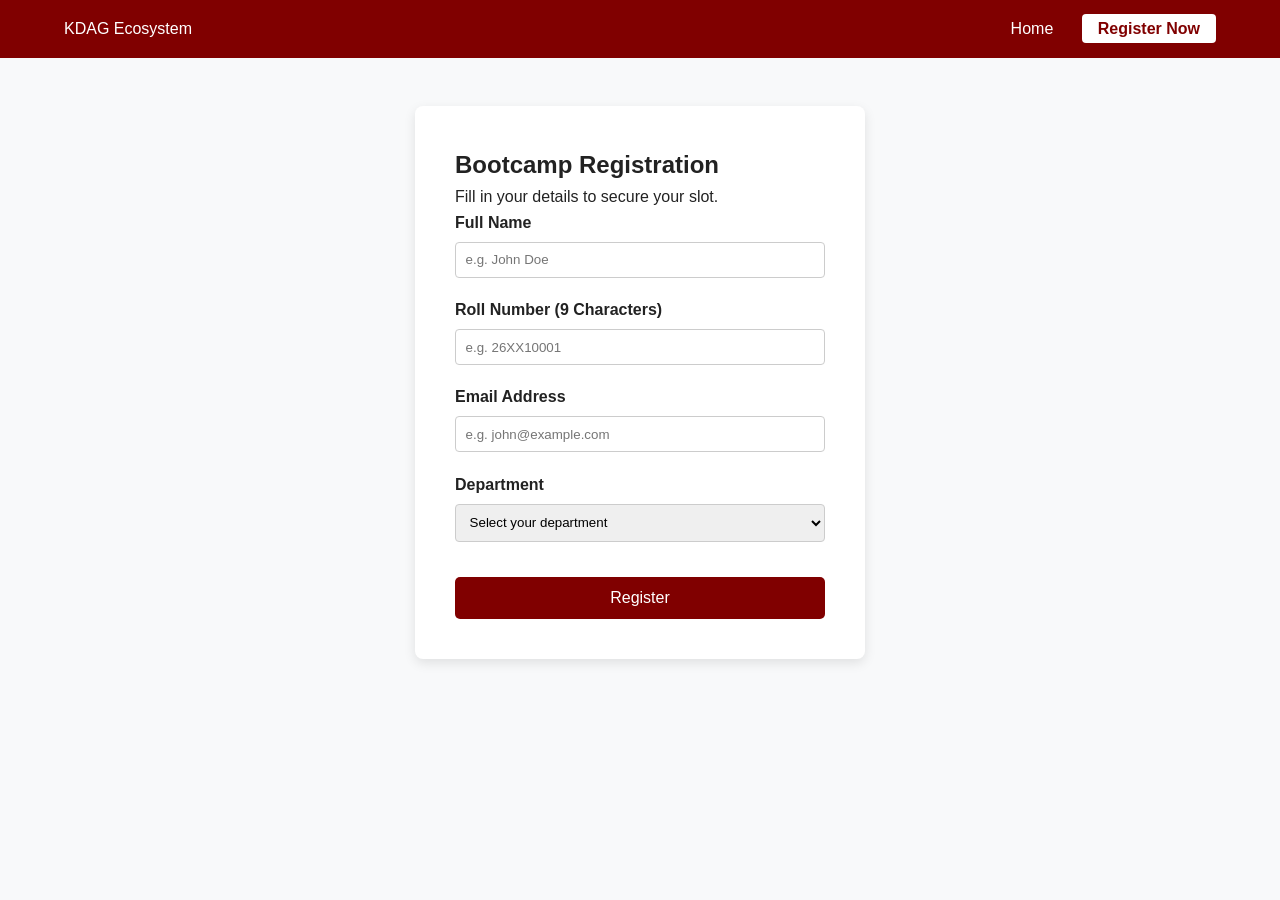
==== register.html @ 4ae43d73 "First commit for this project" ====
<!DOCTYPE html>
<html lang="en">
<head>
  <meta charset="UTF-8" />
  <meta name="viewport" content="width=device-width, initial-scale=1.0" />
  <title>KDAG Bootcamp Registration</title>
  <link rel="stylesheet" href="style.css" />
</head>
<body>
  <header class="navbar">
    <div class="logo">KDAG Ecosystem</div>
    <nav>
      <a href="index.html">Home</a>
      <a href="register.html" class="active btn-nav">Register Now</a>
    </nav>
  </header>

  <main class="form-container">
    <div class="form-card" id="formWrapper">
      <h2>Bootcamp Registration</h2>
      <p class="subtitle">Fill in your details to secure your slot.</p>
      
      <div id="errorMessage" class="error-box hidden"></div>

      <form id="registrationForm" novalidate>
        <div class="form-group">
          <label for="fullName">Full Name</label>
          <input type="text" id="fullName" placeholder="e.g. John Doe" />
        </div>

        <div class="form-group">
          <label for="rollNumber">Roll Number (9 Characters)</label>
          <input type="text" id="rollNumber" placeholder="e.g. 26XX10001" maxlength="9" />
        </div>

        <div class="form-group">
          <label for="email">Email Address</label>
          <input type="email" id="email" placeholder="e.g. john@example.com" />
        </div>

        <div class="form-group">
          <label for="department">Department</label>
          <select id="department">
            <option value="">Select your department</option>
            <option value="CSE">Computer Science & Engineering</option>
            <option value="ECE">Electronics & Electrical Communication</option>
            <option value="EE">Electrical Engineering</option>
            <option value="ME">Mechanical Engineering</option>
            <option value="OTHER">Other Department</option>
          </select>
        </div>

        <button type="submit" class="btn-primary btn-full">Register</button>
      </form>
    </div>

    <div id="successPopup" class="success-card hidden">
      <div class="icon-check">✓</div>
      <h2>Registration Successful!</h2>
      <p>Welcome to the Bootcamp! We have logged your details.</p>
      <a href="index.html" class="btn-primary">Back to Home</a>
    </div>
  </main>

  <script src="script.js"></script>
</body>
</html>
---- style.css ----
:root {
  --primary-color: #800000;
  --primary-hover: #5c0000;
  --bg-color: #f8f9fa;
  --card-bg: #ffffff;
  --text-color: #222222;
  --error-color: #d9534f;
}

* {
  box-sizing: border-box;
  margin: 0;
  padding: 0;
  font-family: 'Segoe UI', Tahoma, Geneva, Verdana, sans-serif;
}

body {
  background-color: var(--bg-color);
  color: var(--text-color);
  line-height: 1.6;
}

.navbar {
  display: flex;
  justify-content: space-between;
  align-items: center;
  padding: 1rem 5%;
  background-color: var(--primary-color);
  color: white;
}

.navbar a {
  color: white;
  text-decoration: none;
  margin-left: 1.5rem;
}

.navbar .btn-nav {
  background: white;
  color: var(--primary-color);
  padding: 0.4rem 1rem;
  border-radius: 4px;
  font-weight: bold;
}

.hero-section {
  text-align: center;
  padding: 4rem 1rem;
  background: linear-gradient(rgba(128, 0, 0, 0.05), rgba(128, 0, 0, 0.1));
}

.hero-content h1 {
  font-size: 2.2rem;
  color: var(--primary-color);
  margin-bottom: 1rem;
}

.btn-primary {
  display: inline-block;
  background-color: var(--primary-color);
  color: white;
  padding: 0.75rem 1.5rem;
  text-decoration: none;
  border: none;
  border-radius: 5px;
  font-size: 1rem;
  cursor: pointer;
  margin-top: 1rem;
}

.btn-primary:hover {
  background-color: var(--primary-hover);
}

.btn-full { width: 100%; }

.features { padding: 3rem 5%; text-align: center; }
.card-grid {
  display: grid;
  grid-template-columns: repeat(auto-fit, minmax(250px, 1fr));
  gap: 1.5rem;
  margin-top: 2rem;
}

.card {
  background: var(--card-bg);
  padding: 1.5rem;
  border-radius: 8px;
  box-shadow: 0 4px 6px rgba(0,0,0,0.05);
  border-top: 4px solid var(--primary-color);
}

.form-container {
  display: flex;
  justify-content: center;
  padding: 3rem 1rem;
}

.form-card, .success-card {
  background: var(--card-bg);
  padding: 2.5rem;
  border-radius: 8px;
  width: 100%;
  max-width: 450px;
  box-shadow: 0 4px 12px rgba(0,0,0,0.1);
}

.form-group {
  margin-bottom: 1.2rem;
  display: flex;
  flex-direction: column;
  text-align: left;
}

.form-group label { margin-bottom: 0.4rem; font-weight: 600; }
.form-group input, .form-group select {
  padding: 0.6rem;
  border: 1px solid #ccc;
  border-radius: 4px;
}

.error-box {
  background-color: #f8d7da;
  color: var(--error-color);
  padding: 0.75rem;
  border-radius: 4px;
  margin-bottom: 1rem;
  font-size: 0.9rem;
}

.hidden { display: none !important; }

.success-card {
  text-align: center;
  border-top: 5px solid #28a745;
}

.icon-check {
  font-size: 3rem;
  color: #28a745;
  margin-bottom: 1rem;
}

footer {
  text-align: center;
  padding: 1.5rem;
  background: #222;
  color: white;
  margin-top: 3rem;
}
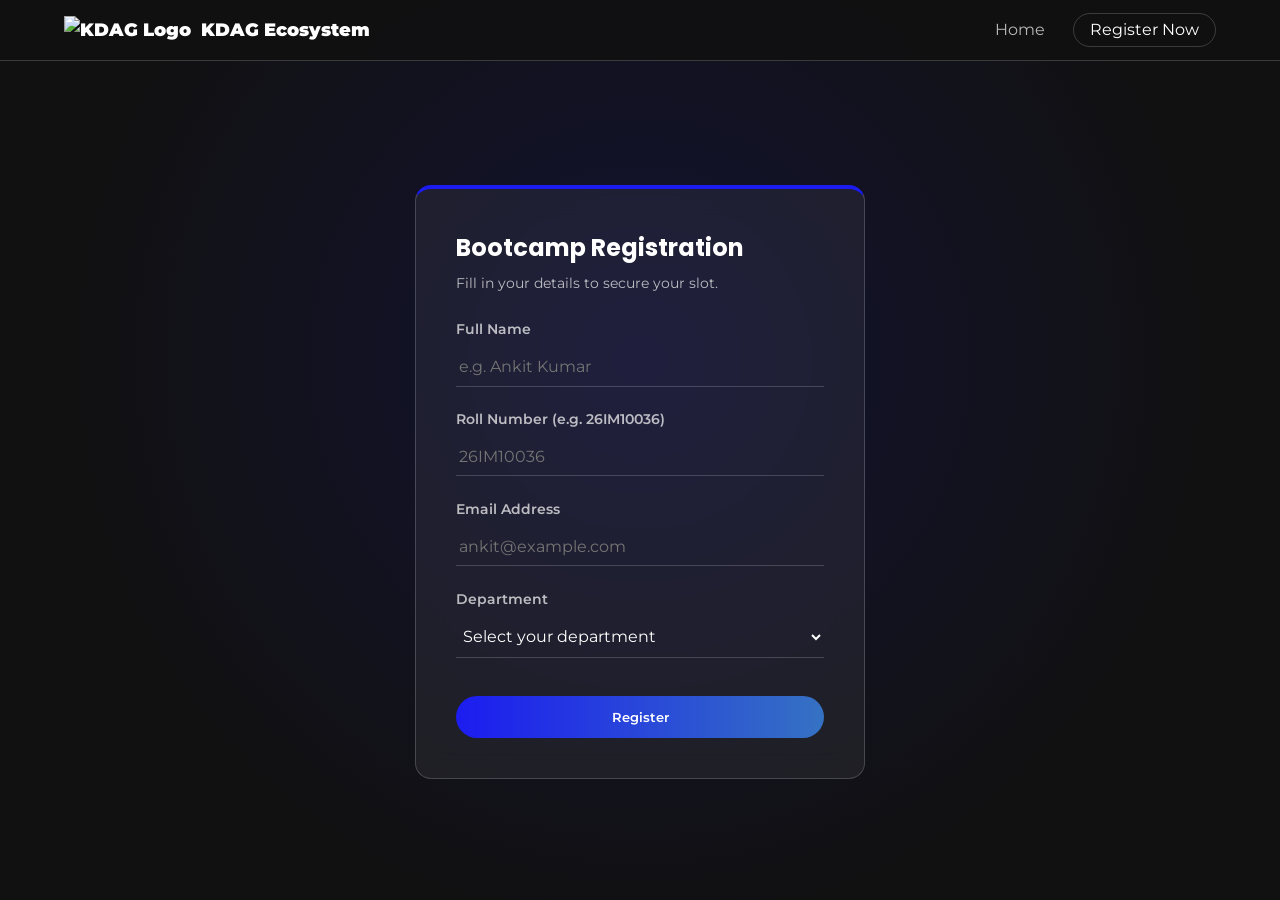
==== commit df870fc1: "main" ====
--- a/register.html
+++ b/register.html
@@ -4,11 +4,17 @@
   <meta charset="UTF-8" />
   <meta name="viewport" content="width=device-width, initial-scale=1.0" />
   <title>KDAG Bootcamp Registration</title>
+  <link rel="preconnect" href="https://fonts.googleapis.com">
+  <link rel="preconnect" href="https://fonts.gstatic.com" crossorigin>
+  <link href="https://fonts.googleapis.com/css2?family=Montserrat:wght@400;600;700&family=Poppins:wght@400;600;700;900&display=swap" rel="stylesheet">
   <link rel="stylesheet" href="style.css" />
 </head>
 <body>
   <header class="navbar">
-    <div class="logo">KDAG Ecosystem</div>
+    <div class="logo">
+      <img src="assets/logo.png" alt="KDAG Logo" />
+      <span>KDAG Ecosystem</span>
+    </div>
     <nav>
       <a href="index.html">Home</a>
       <a href="register.html" class="active btn-nav">Register Now</a>
@@ -25,28 +31,29 @@
       <form id="registrationForm" novalidate>
         <div class="form-group">
           <label for="fullName">Full Name</label>
-          <input type="text" id="fullName" placeholder="e.g. John Doe" />
+          <input type="text" id="fullName" placeholder="e.g. Ankit Kumar" />
         </div>
 
         <div class="form-group">
-          <label for="rollNumber">Roll Number (9 Characters)</label>
-          <input type="text" id="rollNumber" placeholder="e.g. 26XX10001" maxlength="9" />
+          <label for="rollNumber">Roll Number (e.g. 26IM10036)</label>
+          <input type="text" id="rollNumber" placeholder="26IM10036" maxlength="9" />
         </div>
 
         <div class="form-group">
           <label for="email">Email Address</label>
-          <input type="email" id="email" placeholder="e.g. john@example.com" />
+          <input type="email" id="email" placeholder="ankit@example.com" />
         </div>
 
         <div class="form-group">
           <label for="department">Department</label>
           <select id="department">
             <option value="">Select your department</option>
-            <option value="CSE">Computer Science & Engineering</option>
-            <option value="ECE">Electronics & Electrical Communication</option>
-            <option value="EE">Electrical Engineering</option>
-            <option value="ME">Mechanical Engineering</option>
-            <option value="OTHER">Other Department</option>
+            <option value="Industrial & Systems Engineering">Industrial & Systems Engineering</option>
+            <option value="Computer Science & Engineering">Computer Science & Engineering</option>
+            <option value="Electronics & Electrical Communication">Electronics & Electrical Communication</option>
+            <option value="Electrical Engineering">Electrical Engineering</option>
+            <option value="Mechanical Engineering">Mechanical Engineering</option>
+            <option value="Other">Other Department</option>
           </select>
         </div>
 
--- a/style.css
+++ b/style.css
@@ -1,80 +1,145 @@
 :root {
-  --primary-color: #800000;
-  --primary-hover: #5c0000;
-  --bg-color: #f8f9fa;
-  --card-bg: #ffffff;
-  --text-color: #222222;
-  --error-color: #d9534f;
+  --bg-color: #111111;
+  --card-bg: rgba(255, 255, 255, 0.06);
+  --card-border: rgba(255, 255, 255, 0.18);
+  --primary: #1c1cf0;
+  --primary-hover: #3572c3;
+  --text-color: #ffffff;
+  --text-muted: rgba(255, 255, 255, 0.7);
+  --error-color: #ff6b6b;
+  --success-color: #00ff11;
 }
 
 * {
   box-sizing: border-box;
   margin: 0;
   padding: 0;
-  font-family: 'Segoe UI', Tahoma, Geneva, Verdana, sans-serif;
+  font-family: 'Montserrat', sans-serif;
 }
 
 body {
-  background-color: var(--bg-color);
+  background: var(--bg-color);
   color: var(--text-color);
   line-height: 1.6;
-}
-
+  min-height: 100vh;
+  display: flex;
+  flex-direction: column;
+}
+
+/* Navbar */
 .navbar {
+  position: fixed;
+  top: 0;
+  width: 100%;
+  z-index: 20;
   display: flex;
   justify-content: space-between;
   align-items: center;
   padding: 1rem 5%;
-  background-color: var(--primary-color);
-  color: white;
+  background: rgba(17, 17, 17, 0.85);
+  backdrop-filter: blur(10px);
+  border-bottom: 1px solid var(--card-border);
+}
+
+.logo {
+  display: flex;
+  align-items: center;
+  gap: 0.6rem;
+  font-family: 'Poppins', sans-serif;
+  font-weight: 900;
+  font-size: 1.1rem;
+}
+
+.logo img {
+  height: 28px;
+  width: auto;
+  object-fit: contain;
 }
 
 .navbar a {
-  color: white;
+  color: var(--text-muted);
   text-decoration: none;
   margin-left: 1.5rem;
+  transition: color 0.25s;
+}
+
+.navbar a:hover,
+.navbar a.active {
+  color: var(--text-color);
 }
 
 .navbar .btn-nav {
-  background: white;
-  color: var(--primary-color);
+  border: 1px solid var(--card-border);
   padding: 0.4rem 1rem;
-  border-radius: 4px;
-  font-weight: bold;
-}
-
+  border-radius: 20px;
+}
+
+/* Hero Section */
 .hero-section {
-  text-align: center;
-  padding: 4rem 1rem;
-  background: linear-gradient(rgba(128, 0, 0, 0.05), rgba(128, 0, 0, 0.1));
+  min-height: 85vh;
+  display: flex;
+  align-items: center;
+  justify-content: center;
+  text-align: center;
+  padding: 8rem 1rem 3rem;
+  background: radial-gradient(circle at 50% 30%, rgba(28, 28, 240, 0.25), transparent 60%);
+}
+
+.hero-content {
+  max-width: 800px;
 }
 
 .hero-content h1 {
-  font-size: 2.2rem;
-  color: var(--primary-color);
-  margin-bottom: 1rem;
-}
-
+  font-family: 'Poppins', sans-serif;
+  font-weight: 900;
+  font-size: clamp(2rem, 5vw, 3.2rem);
+  text-shadow: 0 0 20px rgba(28, 28, 240, 0.6);
+  margin-bottom: 1.2rem;
+}
+
+.hero-content p {
+  color: var(--text-muted);
+  font-size: 1.1rem;
+  margin-bottom: 1.5rem;
+}
+
+/* Buttons */
 .btn-primary {
   display: inline-block;
-  background-color: var(--primary-color);
+  padding: 0.8rem 2rem;
+  border-radius: 30px;
+  border: none;
   color: white;
-  padding: 0.75rem 1.5rem;
+  font-weight: 600;
+  cursor: pointer;
+  background: linear-gradient(to right, var(--primary), var(--primary-hover), var(--primary));
+  background-size: 200% 100%;
+  transition: all 0.3s ease;
   text-decoration: none;
-  border: none;
-  border-radius: 5px;
-  font-size: 1rem;
-  cursor: pointer;
+}
+
+.btn-primary:hover {
+  background-position: 100% 0;
+  transform: scale(1.05);
+}
+
+.btn-full {
+  width: 100%;
   margin-top: 1rem;
 }
 
-.btn-primary:hover {
-  background-color: var(--primary-hover);
-}
-
-.btn-full { width: 100%; }
-
-.features { padding: 3rem 5%; text-align: center; }
+/* Features Section */
+.features {
+  padding: 4rem 5%;
+  text-align: center;
+}
+
+.features h2 {
+  font-family: 'Poppins', sans-serif;
+  font-size: 2rem;
+  margin-bottom: 1.5rem;
+}
+
 .card-grid {
   display: grid;
   grid-template-columns: repeat(auto-fit, minmax(250px, 1fr));
@@ -84,67 +149,150 @@
 
 .card {
   background: var(--card-bg);
-  padding: 1.5rem;
-  border-radius: 8px;
-  box-shadow: 0 4px 6px rgba(0,0,0,0.05);
-  border-top: 4px solid var(--primary-color);
-}
-
+  border: 1px solid var(--card-border);
+  border-radius: 16px;
+  padding: 2rem;
+  backdrop-filter: blur(12px);
+  border-top: 3px solid var(--primary);
+  transition: transform 0.25s;
+}
+
+.card:hover {
+  transform: translateY(-5px);
+}
+
+.card h3 {
+  font-family: 'Poppins', sans-serif;
+  margin-bottom: 0.8rem;
+}
+
+.card p {
+  color: var(--text-muted);
+  font-size: 0.95rem;
+}
+
+/* Form Section */
 .form-container {
-  display: flex;
+  min-height: 100vh;
+  display: flex;
+  align-items: center;
   justify-content: center;
-  padding: 3rem 1rem;
-}
-
-.form-card, .success-card {
+  padding: 7rem 1rem 3rem;
+  background: radial-gradient(circle at 50% 40%, rgba(28, 28, 240, 0.15), transparent 70%);
+}
+
+.form-card,
+.success-card {
   background: var(--card-bg);
+  border: 1px solid var(--card-border);
+  border-top: 4px solid var(--primary);
+  border-radius: 16px;
+  backdrop-filter: blur(15px);
   padding: 2.5rem;
-  border-radius: 8px;
   width: 100%;
   max-width: 450px;
-  box-shadow: 0 4px 12px rgba(0,0,0,0.1);
+}
+
+.form-card h2 {
+  font-family: 'Poppins', sans-serif;
+  margin-bottom: 0.3rem;
+}
+
+.subtitle {
+  color: var(--text-muted);
+  font-size: 0.9rem;
+  margin-bottom: 1.5rem;
 }
 
 .form-group {
-  margin-bottom: 1.2rem;
+  margin-bottom: 1.4rem;
   display: flex;
   flex-direction: column;
   text-align: left;
 }
 
-.form-group label { margin-bottom: 0.4rem; font-weight: 600; }
-.form-group input, .form-group select {
-  padding: 0.6rem;
-  border: 1px solid #ccc;
-  border-radius: 4px;
+.form-group label {
+  margin-bottom: 0.4rem;
+  font-weight: 600;
+  color: var(--text-muted);
+  font-size: 0.85rem;
+}
+
+.form-group input,
+.form-group select {
+  background: transparent;
+  border: none;
+  border-bottom: 1px solid var(--card-border);
+  color: var(--text-color);
+  padding: 0.6rem 0.2rem;
+  font-size: 1rem;
+}
+
+/* Fix dropdown contrast on dark background */
+select option {
+  background-color: #111111;
+  color: #ffffff;
+}
+
+.form-group input:focus,
+.form-group select:focus {
+  outline: none;
+  border-bottom: 1px solid var(--primary);
 }
 
 .error-box {
-  background-color: #f8d7da;
+  background: rgba(255, 107, 107, 0.15);
+  border: 1px solid var(--error-color);
   color: var(--error-color);
   padding: 0.75rem;
-  border-radius: 4px;
-  margin-bottom: 1rem;
-  font-size: 0.9rem;
-}
-
-.hidden { display: none !important; }
-
+  border-radius: 8px;
+  margin-bottom: 1.2rem;
+  font-size: 0.85rem;
+}
+
+.hidden {
+  display: none !important;
+}
+
+/* Success Card */
 .success-card {
   text-align: center;
-  border-top: 5px solid #28a745;
+  border-top: 4px solid var(--success-color);
 }
 
 .icon-check {
   font-size: 3rem;
-  color: #28a745;
-  margin-bottom: 1rem;
-}
-
+  color: var(--success-color);
+  margin-bottom: 0.5rem;
+}
+
+.success-card p {
+  color: var(--text-muted);
+  margin: 0.5rem 0 1.5rem;
+}
+
+/* Footer */
 footer {
   text-align: center;
   padding: 1.5rem;
-  background: #222;
-  color: white;
-  margin-top: 3rem;
+  border-top: 1px solid var(--card-border);
+  color: var(--text-muted);
+  font-size: 0.85rem;
+  margin-top: auto;
+}
+
+/* Responsiveness */
+@media (max-width: 600px) {
+  .navbar {
+    flex-direction: column;
+    gap: 0.8rem;
+    padding: 1rem;
+  }
+  .navbar a {
+    margin-left: 0.8rem;
+    margin-right: 0.8rem;
+  }
+  .hero-content h1 {
+    font-size: 1.8rem;
+  }
 }
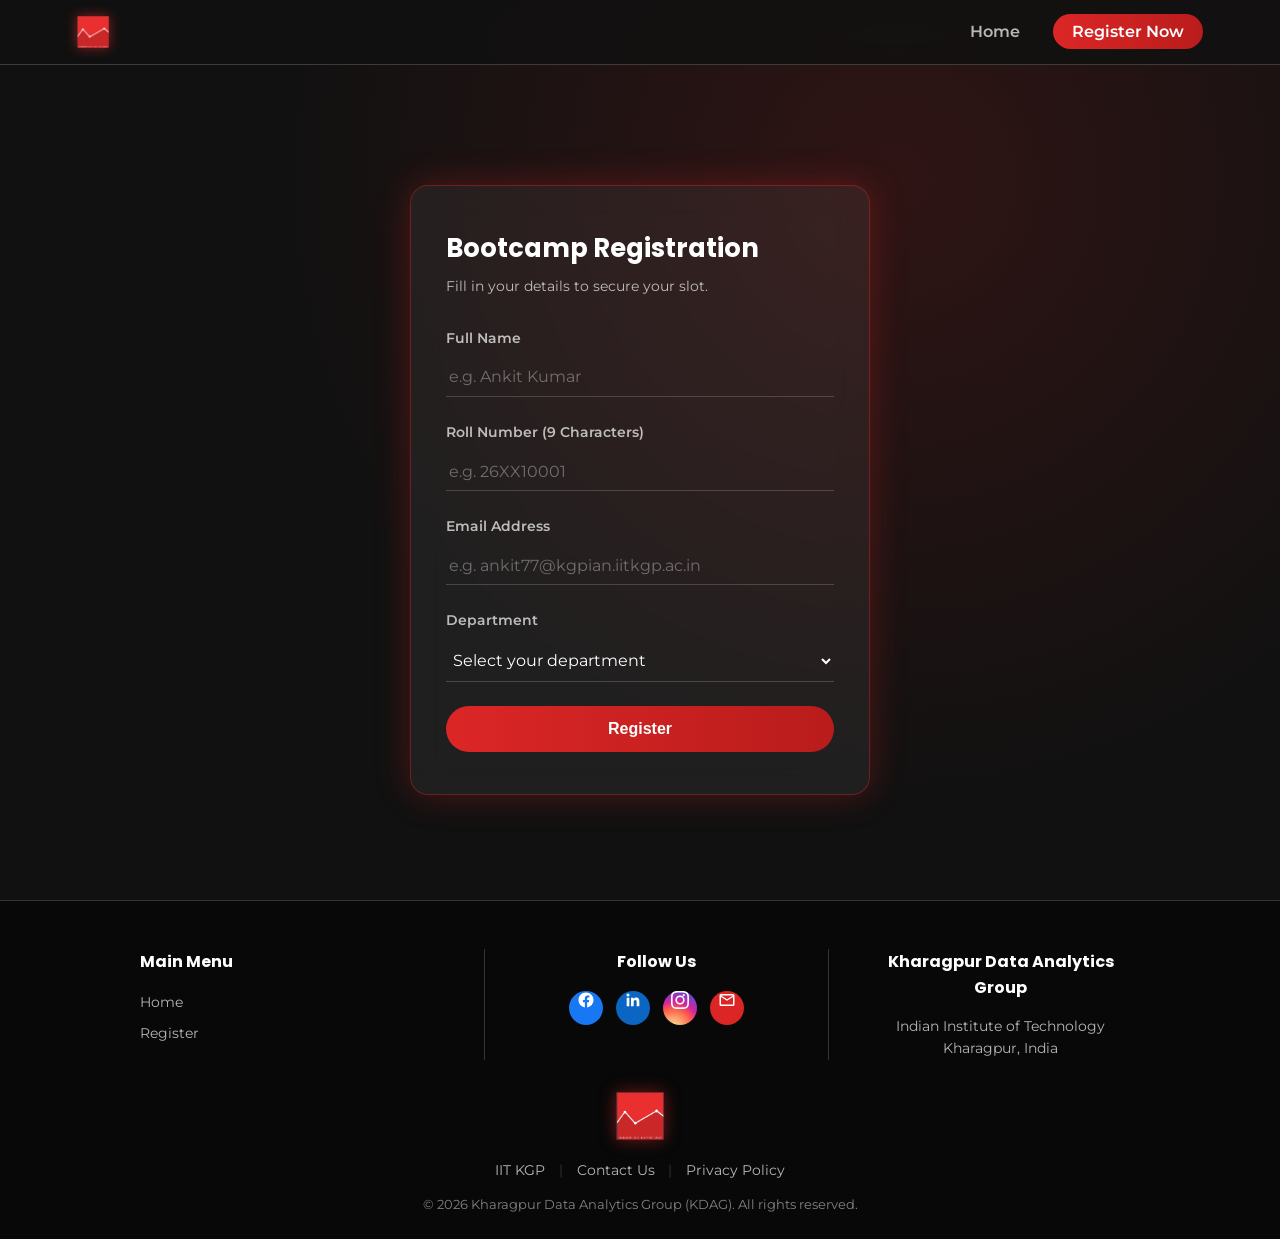
==== commit 77dec555: "Making It similar to the kdag website" ====
--- a/register.html
+++ b/register.html
@@ -5,15 +5,14 @@
   <meta name="viewport" content="width=device-width, initial-scale=1.0" />
   <title>KDAG Bootcamp Registration</title>
   <link rel="preconnect" href="https://fonts.googleapis.com">
-  <link rel="preconnect" href="https://fonts.gstatic.com" crossorigin>
-  <link href="https://fonts.googleapis.com/css2?family=Montserrat:wght@400;600;700&family=Poppins:wght@400;600;700;900&display=swap" rel="stylesheet">
+  <link href="https://fonts.googleapis.com/css2?family=Poppins:wght@400;600;700;900&family=Montserrat:wght@400;600;700&display=swap" rel="stylesheet">
   <link rel="stylesheet" href="style.css" />
 </head>
 <body>
+
   <header class="navbar">
     <div class="logo">
-      <img src="assets/logo.png" alt="KDAG Logo" />
-      <span>KDAG Ecosystem</span>
+      <img src="assets/logo.png" alt="KDAG Logo" class="logo-icon" />
     </div>
     <nav>
       <a href="index.html">Home</a>
@@ -22,10 +21,11 @@
   </header>
 
   <main class="form-container">
+
     <div class="form-card" id="formWrapper">
       <h2>Bootcamp Registration</h2>
       <p class="subtitle">Fill in your details to secure your slot.</p>
-      
+
       <div id="errorMessage" class="error-box hidden"></div>
 
       <form id="registrationForm" novalidate>
@@ -35,26 +35,35 @@
         </div>
 
         <div class="form-group">
-          <label for="rollNumber">Roll Number (e.g. 26IM10036)</label>
-          <input type="text" id="rollNumber" placeholder="26IM10036" maxlength="9" />
+          <label for="rollNumber">Roll Number (9 Characters)</label>
+          <input type="text" id="rollNumber" placeholder="e.g. 26XX10001" maxlength="9" />
         </div>
 
         <div class="form-group">
           <label for="email">Email Address</label>
-          <input type="email" id="email" placeholder="ankit@example.com" />
+          <input type="email" id="email" placeholder="e.g. ankit77@kgpian.iitkgp.ac.in" />
         </div>
 
         <div class="form-group">
           <label for="department">Department</label>
           <select id="department">
-            <option value="">Select your department</option>
-            <option value="Industrial & Systems Engineering">Industrial & Systems Engineering</option>
-            <option value="Computer Science & Engineering">Computer Science & Engineering</option>
-            <option value="Electronics & Electrical Communication">Electronics & Electrical Communication</option>
-            <option value="Electrical Engineering">Electrical Engineering</option>
-            <option value="Mechanical Engineering">Mechanical Engineering</option>
-            <option value="Other">Other Department</option>
-          </select>
+  <option value="">Select your department</option>
+  <option value="AE">Aerospace Engineering</option>
+  <option value="AGFE">Agricultural and Food Engineering</option>
+  <option value="AI">Artificial Intelligence</option>
+  <option value="BT">Biotechnology and Biochemical Engineering</option>
+  <option value="CH">Chemical Engineering</option>
+  <option value="CE">Civil Engineering</option>
+  <option value="CSE">Computer Science and Engineering</option>
+  <option value="EE">Electrical Engineering</option>
+  <option value="ECE">Electronics and Electrical Communication Engineering</option>
+  <option value="ISE">Industrial and Systems Engineering</option>
+  <option value="IE">Instrumentation Engineering</option>
+  <option value="MSE">Manufacturing Science and Engineering</option>
+  <option value="ME">Mechanical Engineering</option>
+  <option value="MME">Metallurgical and Materials Engineering</option>
+  <option value="MIN">Mining Engineering</option>
+</select>
         </div>
 
         <button type="submit" class="btn-primary btn-full">Register</button>
@@ -67,7 +76,53 @@
       <p>Welcome to the Bootcamp! We have logged your details.</p>
       <a href="index.html" class="btn-primary">Back to Home</a>
     </div>
+
   </main>
+
+  <footer>
+    <div class="footer-top">
+      <div class="footer-col">
+        <h4>Main Menu</h4>
+        <a href="index.html">Home</a>
+        <a href="register.html">Register</a>
+      </div>
+      <div class="footer-col footer-col-center">
+        <h4>Follow Us</h4>
+        <div class="social-icons">
+          <a href="#" aria-label="Facebook" class="social-icon" style="background:#1877F2;">
+            <svg width="18" height="18" viewBox="0 0 24 24" fill="#fff"><path d="M22 12.06C22 6.5 17.52 2 12 2S2 6.5 2 12.06c0 5 3.66 9.15 8.44 9.94v-7.03H7.9v-2.91h2.54V9.85c0-2.5 1.49-3.89 3.77-3.89 1.09 0 2.24.2 2.24.2v2.46h-1.26c-1.24 0-1.63.77-1.63 1.56v1.88h2.78l-.44 2.91h-2.34V22c4.78-.79 8.44-4.94 8.44-9.94z"/></svg>
+          </a>
+          <a href="#" aria-label="LinkedIn" class="social-icon" style="background:#0A66C2;">
+            <svg width="18" height="18" viewBox="0 0 24 24" fill="#fff"><path d="M20.45 20.45h-3.56v-5.57c0-1.33-.02-3.04-1.85-3.04-1.86 0-2.14 1.45-2.14 2.94v5.67H9.34V9h3.42v1.56h.05c.48-.9 1.64-1.85 3.38-1.85 3.61 0 4.28 2.38 4.28 5.47v6.27zM5.34 7.43a2.07 2.07 0 1 1 0-4.14 2.07 2.07 0 0 1 0 4.14zM7.12 20.45H3.56V9h3.56v11.45z"/></svg>
+          </a>
+          <a href="#" aria-label="Instagram" class="social-icon" style="background:radial-gradient(circle at 30% 110%, #fdf497, #fd5949 45%, #d6249f 60%, #285AEB);">
+            <svg width="18" height="18" viewBox="0 0 24 24" fill="#fff"><path d="M12 2.16c3.2 0 3.58.01 4.85.07 3.25.15 4.77 1.69 4.92 4.92.06 1.27.07 1.65.07 4.85s-.01 3.58-.07 4.85c-.15 3.23-1.66 4.77-4.92 4.92-1.27.06-1.64.07-4.85.07s-3.58-.01-4.85-.07c-3.26-.15-4.77-1.7-4.92-4.92-.06-1.27-.07-1.65-.07-4.85s.01-3.58.07-4.85c.15-3.23 1.66-4.77 4.92-4.92 1.27-.06 1.65-.07 4.85-.07zM12 0C8.74 0 8.33.01 7.05.07c-4.35.2-6.78 2.62-6.98 6.98C0.01 8.33 0 8.74 0 12s.01 3.67.07 4.95c.2 4.35 2.62 6.78 6.98 6.98C8.33 23.99 8.74 24 12 24s3.67-.01 4.95-.07c4.35-.2 6.78-2.62 6.98-6.98.06-1.28.07-1.69.07-4.95s-.01-3.67-.07-4.95c-.2-4.35-2.62-6.78-6.98-6.98C15.67.01 15.26 0 12 0zm0 5.84A6.16 6.16 0 1 0 12 18.16 6.16 6.16 0 0 0 12 5.84zm0 10.16A4 4 0 1 1 12 8a4 4 0 0 1 0 8zm6.4-10.4a1.44 1.44 0 1 1-2.88 0 1.44 1.44 0 0 1 2.88 0z"/></svg>
+          </a>
+          <a href="#" aria-label="Email" class="social-icon" style="background:#DC2626;">
+            <svg width="18" height="18" viewBox="0 0 24 24" fill="#fff"><path d="M20 4H4a2 2 0 0 0-2 2v12a2 2 0 0 0 2 2h16a2 2 0 0 0 2-2V6a2 2 0 0 0-2-2zm0 2-8 5-8-5h16zm0 12H4V8l8 5 8-5v10z"/></svg>
+          </a>
+        </div>
+      </div>
+      <div class="footer-col footer-col-right">
+        <h4>Kharagpur Data Analytics Group</h4>
+        <p>Indian Institute of Technology Kharagpur, India</p>
+      </div>
+    </div>
+
+    <div class="footer-logo">
+      <img src="assets/logo.png" alt="KDAG Logo" />
+    </div>
+
+    <div class="footer-bottom">
+      <a href="https://www.iitkgp.ac.in/" target="_blank" rel="noopener">IIT KGP</a>
+      <span class="dot">|</span>
+      <a href="#">Contact Us</a>
+      <span class="dot">|</span>
+      <a href="#">Privacy Policy</a>
+    </div>
+
+    <p class="copyright">&copy; 2026 Kharagpur Data Analytics Group (KDAG). All rights reserved.</p>
+  </footer>
 
   <script src="script.js"></script>
 </body>
--- a/style.css
+++ b/style.css
@@ -1,43 +1,71 @@
+/* ============================================
+   KDAG Bootcamp — Design Tokens
+   Dark theme + glassmorphism, matching the
+   real KDAG website's visual identity (red/white on dark).
+   ============================================ */
 :root {
   --bg-color: #111111;
+  --bg-color-alt: #0a0a0a;
   --card-bg: rgba(255, 255, 255, 0.06);
   --card-border: rgba(255, 255, 255, 0.18);
-  --primary: #1c1cf0;
-  --primary-hover: #3572c3;
+  --primary: #DC2626;
+  --primary-hover: #B91C1C;
+  --accent-gold: #f87171;
   --text-color: #ffffff;
   --text-muted: rgba(255, 255, 255, 0.7);
   --error-color: #ff6b6b;
-  --success-color: #00ff11;
-}
-
+  --success-color: #2ee66b;
+}
+
+/* ============================================
+   Reset & base
+   ============================================ */
 * {
   box-sizing: border-box;
   margin: 0;
   padding: 0;
+}
+
+html {
+  scroll-behavior: smooth;
+}
+
+body {
   font-family: 'Montserrat', sans-serif;
-}
-
-body {
-  background: var(--bg-color);
+  background-color: var(--bg-color);
   color: var(--text-color);
   line-height: 1.6;
   min-height: 100vh;
-  display: flex;
-  flex-direction: column;
-}
-
-/* Navbar */
+}
+
+h1, h2, h3, .logo {
+  font-family: 'Poppins', sans-serif;
+}
+
+a {
+  text-decoration: none;
+}
+
+ul {
+  list-style: none;
+}
+
+/* ============================================
+   Navbar
+   ============================================ */
 .navbar {
   position: fixed;
   top: 0;
+  left: 0;
   width: 100%;
-  z-index: 20;
+  z-index: 100;
   display: flex;
   justify-content: space-between;
   align-items: center;
-  padding: 1rem 5%;
+  padding: 1rem 6%;
   background: rgba(17, 17, 17, 0.85);
   backdrop-filter: blur(10px);
+  -webkit-backdrop-filter: blur(10px);
   border-bottom: 1px solid var(--card-border);
 }
 
@@ -45,177 +73,351 @@
   display: flex;
   align-items: center;
   gap: 0.6rem;
-  font-family: 'Poppins', sans-serif;
   font-weight: 900;
-  font-size: 1.1rem;
-}
-
-.logo img {
-  height: 28px;
+  font-size: 1.2rem;
+  color: var(--text-color);
+}
+
+.logo-icon {
+  height: 32px;
   width: auto;
-  object-fit: contain;
-}
-
-.navbar a {
-  color: var(--text-muted);
-  text-decoration: none;
-  margin-left: 1.5rem;
-  transition: color 0.25s;
-}
-
-.navbar a:hover,
-.navbar a.active {
+  flex-shrink: 0;
+  filter: drop-shadow(0 0 6px rgba(220, 38, 38, 0.6));
+}
+
+.navbar nav a {
+  color: var(--text-muted);
+  margin-left: 1.8rem;
+  font-weight: 600;
+  transition: color 0.25s ease;
+}
+
+.navbar nav a:hover,
+.navbar nav a.active {
   color: var(--text-color);
 }
 
-.navbar .btn-nav {
-  border: 1px solid var(--card-border);
-  padding: 0.4rem 1rem;
-  border-radius: 20px;
-}
-
-/* Hero Section */
+.navbar nav a.btn-nav {
+  background: linear-gradient(to right, var(--primary), var(--primary-hover));
+  padding: 0.5rem 1.2rem;
+  border-radius: 30px;
+  color: #fff;
+  margin-left: 1.8rem;
+  transition: transform 0.25s ease, box-shadow 0.25s ease;
+}
+
+.navbar nav a.btn-nav:hover {
+  transform: scale(1.05);
+  box-shadow: 0 0 15px rgba(220, 38, 38, 0.5);
+}
+
+/* ============================================
+   Hero section (index.html)
+   ============================================ */
 .hero-section {
-  min-height: 85vh;
+  position: relative;
+  min-height: 92vh;
   display: flex;
   align-items: center;
   justify-content: center;
   text-align: center;
-  padding: 8rem 1rem 3rem;
-  background: radial-gradient(circle at 50% 30%, rgba(28, 28, 240, 0.25), transparent 60%);
+  padding: 8rem 1.5rem 3rem;
+  overflow: hidden;
+  background:
+    radial-gradient(circle at 30% 20%, rgba(220, 38, 38, 0.18), transparent 55%),
+    radial-gradient(circle at 75% 70%, rgba(248, 113, 113, 0.08), transparent 50%),
+    var(--bg-color);
+}
+
+.network-bg {
+  position: absolute;
+  inset: 0;
+  width: 100%;
+  height: 100%;
+  z-index: 0;
+  opacity: 0.8;
 }
 
 .hero-content {
-  max-width: 800px;
+  position: relative;
+  z-index: 1;
+  max-width: 700px;
+}
+
+.text-accent {
+  color: var(--primary);
+}
+
+.hero-eyebrow {
+  display: inline-block;
+  color: var(--accent-gold);
+  font-weight: 700;
+  letter-spacing: 2px;
+  text-transform: uppercase;
+  font-size: 0.85rem;
+  margin-bottom: 1rem;
 }
 
 .hero-content h1 {
-  font-family: 'Poppins', sans-serif;
   font-weight: 900;
   font-size: clamp(2rem, 5vw, 3.2rem);
-  text-shadow: 0 0 20px rgba(28, 28, 240, 0.6);
+  line-height: 1.25;
+  text-shadow: 0 0 18px rgba(220, 38, 38, 0.55);
   margin-bottom: 1.2rem;
 }
 
 .hero-content p {
   color: var(--text-muted);
-  font-size: 1.1rem;
-  margin-bottom: 1.5rem;
-}
-
-/* Buttons */
+  font-size: 1.05rem;
+  margin-bottom: 2rem;
+}
+
+/* ============================================
+   Buttons
+   ============================================ */
 .btn-primary {
   display: inline-block;
-  padding: 0.8rem 2rem;
+  padding: 0.9rem 2.2rem;
+  border: none;
   border-radius: 30px;
-  border: none;
-  color: white;
+  color: #ffffff;
   font-weight: 600;
+  font-size: 1rem;
   cursor: pointer;
-  background: linear-gradient(to right, var(--primary), var(--primary-hover), var(--primary));
-  background-size: 200% 100%;
-  transition: all 0.3s ease;
-  text-decoration: none;
+  background: linear-gradient(
+    to right,
+    var(--primary),
+    var(--primary-hover),
+    var(--primary-hover),
+    var(--primary)
+  );
+  background-size: 300% 100%;
+  transition: background-position 0.4s ease, transform 0.25s ease, box-shadow 0.25s ease;
 }
 
 .btn-primary:hover {
   background-position: 100% 0;
   transform: scale(1.05);
+  box-shadow: 0 0 20px rgba(220, 38, 38, 0.5);
 }
 
 .btn-full {
   width: 100%;
-  margin-top: 1rem;
-}
-
-/* Features Section */
+  text-align: center;
+}
+
+/* ============================================
+   Features section (index.html)
+   ============================================ */
 .features {
-  padding: 4rem 5%;
+  padding: 5rem 6%;
   text-align: center;
 }
 
 .features h2 {
-  font-family: 'Poppins', sans-serif;
   font-size: 2rem;
-  margin-bottom: 1.5rem;
+  font-weight: 700;
+  margin-bottom: 0.6rem;
+}
+
+.features-subtitle {
+  color: var(--text-muted);
+  max-width: 550px;
+  margin: 0 auto 2.5rem;
 }
 
 .card-grid {
   display: grid;
   grid-template-columns: repeat(auto-fit, minmax(250px, 1fr));
-  gap: 1.5rem;
-  margin-top: 2rem;
+  gap: 1.8rem;
+  max-width: 1100px;
+  margin: 0 auto;
 }
 
 .card {
   background: var(--card-bg);
-  border: 1px solid var(--card-border);
+  border: 1px solid rgba(220, 38, 38, 0.4);
   border-radius: 16px;
-  padding: 2rem;
+  padding: 2rem 1.6rem;
   backdrop-filter: blur(12px);
-  border-top: 3px solid var(--primary);
-  transition: transform 0.25s;
+  -webkit-backdrop-filter: blur(12px);
+  box-shadow: 0 0 20px rgba(220, 38, 38, 0.25);
+  transition: transform 0.25s ease, box-shadow 0.25s ease;
+  text-align: left;
 }
 
 .card:hover {
-  transform: translateY(-5px);
+  transform: translateY(-6px);
+  box-shadow: 0 0 32px rgba(220, 38, 38, 0.45);
+}
+
+.card-icon {
+  font-size: 1.8rem;
+  margin-bottom: 0.8rem;
 }
 
 .card h3 {
+  font-weight: 700;
+  margin-bottom: 0.6rem;
+}
+
+.card p {
+  color: var(--text-muted);
+  font-size: 0.95rem;
+}
+
+/* ============================================
+   Footer
+   ============================================ */
+footer {
+  text-align: center;
+  padding: 3rem 6% 1.5rem;
+  background: rgba(0, 0, 0, 0.5);
+  border-top: 1px solid var(--card-border);
+  color: var(--text-muted);
+  font-size: 0.9rem;
+}
+
+.footer-top {
+  display: grid;
+  grid-template-columns: repeat(3, 1fr);
+  gap: 2rem;
+  max-width: 1000px;
+  margin: 0 auto 2rem;
+  text-align: left;
+}
+
+.footer-col h4 {
   font-family: 'Poppins', sans-serif;
+  color: var(--text-color);
+  font-size: 1rem;
+  margin-bottom: 1rem;
+}
+
+.footer-col a {
+  display: block;
+  color: var(--text-muted);
+  margin-bottom: 0.5rem;
+  transition: color 0.2s ease;
+}
+
+.footer-col a:hover {
+  color: var(--primary);
+}
+
+.footer-col-center,
+.footer-col-right {
+  text-align: center;
+  border-left: 1px solid var(--card-border);
+  padding-left: 2rem;
+}
+
+.footer-col-right p {
+  font-size: 0.85rem;
+}
+
+.social-icons {
+  display: flex;
+  justify-content: center;
+  gap: 0.8rem;
+}
+
+.social-icon {
+  width: 34px;
+  height: 34px;
+  border-radius: 50%;
+  display: flex;
+  align-items: center;
+  justify-content: center;
+  transition: transform 0.2s ease;
+}
+
+.social-icon:hover {
+  transform: translateY(-3px);
+}
+
+.footer-logo img {
+  height: 48px;
+  margin: 0.5rem auto 1.2rem;
+  display: block;
+  filter: drop-shadow(0 0 8px rgba(220, 38, 38, 0.5));
+}
+
+.footer-bottom {
   margin-bottom: 0.8rem;
 }
 
-.card p {
-  color: var(--text-muted);
-  font-size: 0.95rem;
-}
-
-/* Form Section */
+.footer-bottom a {
+  color: var(--text-muted);
+  transition: color 0.2s ease;
+}
+
+.footer-bottom a:hover {
+  color: var(--primary);
+}
+
+.footer-bottom .dot {
+  margin: 0 0.6rem;
+  color: var(--card-border);
+}
+
+.copyright {
+  font-size: 0.8rem;
+  opacity: 0.7;
+}
+
+/* ============================================
+   Registration form page
+   ============================================ */
 .form-container {
   min-height: 100vh;
   display: flex;
   align-items: center;
   justify-content: center;
-  padding: 7rem 1rem 3rem;
-  background: radial-gradient(circle at 50% 40%, rgba(28, 28, 240, 0.15), transparent 70%);
+  padding: 8rem 1.5rem 3rem;
+  background:
+    radial-gradient(circle at 70% 20%, rgba(220, 38, 38, 0.15), transparent 55%),
+    var(--bg-color);
 }
 
 .form-card,
 .success-card {
+  width: 100%;
+  max-width: 460px;
   background: var(--card-bg);
-  border: 1px solid var(--card-border);
-  border-top: 4px solid var(--primary);
-  border-radius: 16px;
-  backdrop-filter: blur(15px);
-  padding: 2.5rem;
-  width: 100%;
-  max-width: 450px;
-}
-
-.form-card h2 {
-  font-family: 'Poppins', sans-serif;
-  margin-bottom: 0.3rem;
-}
-
-.subtitle {
+  border: 1px solid rgba(220, 38, 38, 0.4);
+  border-radius: 18px;
+  padding: 2.6rem 2.2rem;
+  backdrop-filter: blur(16px);
+  -webkit-backdrop-filter: blur(16px);
+  box-shadow: 0 0 35px rgba(220, 38, 38, 0.3);
+}
+
+.form-card h2,
+.success-card h2 {
+  font-size: 1.6rem;
+  font-weight: 700;
+  margin-bottom: 0.4rem;
+}
+
+.form-card .subtitle {
   color: var(--text-muted);
   font-size: 0.9rem;
+  margin-bottom: 1.8rem;
+}
+
+.form-group {
   margin-bottom: 1.5rem;
-}
-
-.form-group {
-  margin-bottom: 1.4rem;
   display: flex;
   flex-direction: column;
   text-align: left;
 }
 
 .form-group label {
-  margin-bottom: 0.4rem;
+  margin-bottom: 0.5rem;
   font-weight: 600;
-  color: var(--text-muted);
-  font-size: 0.85rem;
+  font-size: 0.9rem;
+  color: var(--text-muted);
 }
 
 .form-group input,
@@ -224,75 +426,117 @@
   border: none;
   border-bottom: 1px solid var(--card-border);
   color: var(--text-color);
+  font-family: 'Montserrat', sans-serif;
+  font-size: 1rem;
   padding: 0.6rem 0.2rem;
-  font-size: 1rem;
-}
-
-/* Fix dropdown contrast on dark background */
-select option {
-  background-color: #111111;
-  color: #ffffff;
+  transition: border-color 0.25s ease;
+}
+
+.form-group select option {
+  background: #1a1a1a;
+  color: var(--text-color);
+}
+
+.form-group input::placeholder {
+  color: rgba(255, 255, 255, 0.35);
 }
 
 .form-group input:focus,
 .form-group select:focus {
   outline: none;
   border-bottom: 1px solid var(--primary);
-}
-
+  box-shadow: 0 1px 0 0 var(--primary);
+}
+
+/* ============================================
+   Error box
+   ============================================ */
 .error-box {
-  background: rgba(255, 107, 107, 0.15);
-  border: 1px solid var(--error-color);
+  background: rgba(255, 107, 107, 0.12);
+  border: 1px solid rgba(255, 107, 107, 0.4);
   color: var(--error-color);
-  padding: 0.75rem;
-  border-radius: 8px;
-  margin-bottom: 1.2rem;
-  font-size: 0.85rem;
-}
-
+  padding: 0.9rem 1rem;
+  border-radius: 10px;
+  margin-bottom: 1.4rem;
+  font-size: 0.9rem;
+  line-height: 1.5;
+}
+
+/* ============================================
+   Success card
+   ============================================ */
+.success-card {
+  text-align: center;
+  border: 1px solid rgba(46, 230, 107, 0.4);
+  box-shadow: 0 0 35px rgba(46, 230, 107, 0.25);
+}
+
+.success-card .icon-check {
+  width: 56px;
+  height: 56px;
+  line-height: 56px;
+  margin: 0 auto 1.2rem;
+  border-radius: 50%;
+  background: rgba(46, 230, 107, 0.15);
+  color: var(--success-color);
+  font-size: 1.6rem;
+  font-weight: 700;
+}
+
+.success-card p {
+  color: var(--text-muted);
+  margin-bottom: 1.6rem;
+}
+
+/* ============================================
+   Utility
+   ============================================ */
 .hidden {
   display: none !important;
 }
 
-/* Success Card */
-.success-card {
-  text-align: center;
-  border-top: 4px solid var(--success-color);
-}
-
-.icon-check {
-  font-size: 3rem;
-  color: var(--success-color);
-  margin-bottom: 0.5rem;
-}
-
-.success-card p {
-  color: var(--text-muted);
-  margin: 0.5rem 0 1.5rem;
-}
-
-/* Footer */
-footer {
-  text-align: center;
-  padding: 1.5rem;
-  border-top: 1px solid var(--card-border);
-  color: var(--text-muted);
-  font-size: 0.85rem;
-  margin-top: auto;
-}
-
-/* Responsiveness */
-@media (max-width: 600px) {
+/* ============================================
+   Responsiveness
+   ============================================ */
+@media (max-width: 640px) {
   .navbar {
     flex-direction: column;
     gap: 0.8rem;
     padding: 1rem;
   }
-  .navbar a {
-    margin-left: 0.8rem;
-    margin-right: 0.8rem;
-  }
+
+  .navbar nav a {
+    margin: 0 0.7rem;
+  }
+
+  .hero-section,
+  .form-container {
+    padding-top: 9rem;
+  }
+
   .hero-content h1 {
     font-size: 1.8rem;
   }
+
+  .form-card,
+  .success-card {
+    padding: 2rem 1.4rem;
+  }
+
+  .footer-top {
+    grid-template-columns: 1fr;
+    gap: 2rem;
+    text-align: center;
+  }
+
+  .footer-col-center,
+  .footer-col-right {
+    border-left: none;
+    padding-left: 0;
+  }
+
+  .footer-col a {
+    display: inline-block;
+    margin: 0 0.5rem;
+  }
 }
